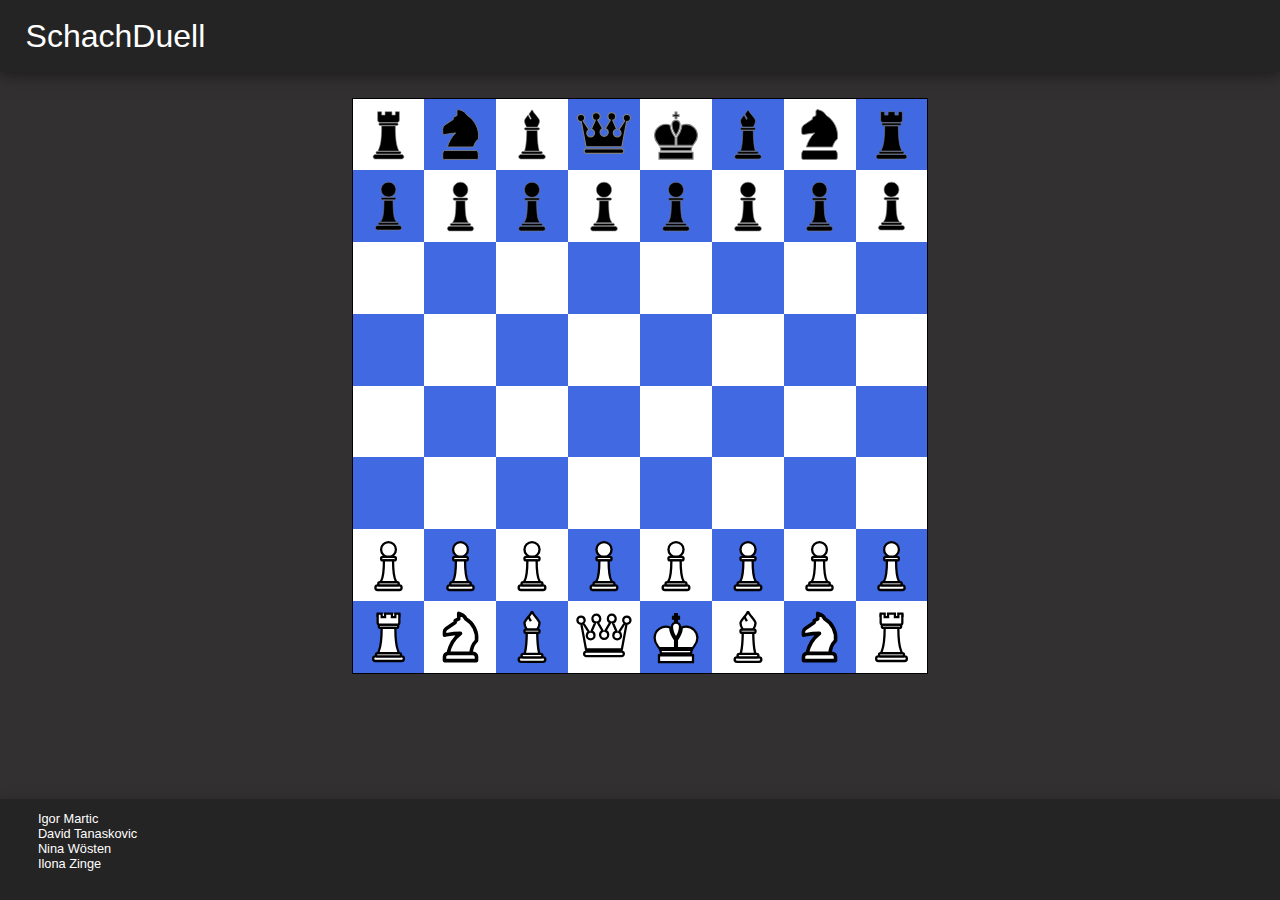
==== SchachDuell/index.html @ 292edff9 "Add files via upload" ====
<!DOCTYPE html>
<html lang="en">
<head>
    <meta charset="UTF-8">
    <meta http-equiv="X-UA-Compatible" content="IE=edge">
    <meta name="viewport" content="width=device-width, initial-scale=1.0">
    <link rel="stylesheet" href="style.css" />
    <title>Chess</title>  
</head>
<body>
    <header>
        <a src="inddex.html" class="siteName">SchachDuell</a>
    </header>

    <div class="isItCheck"></div>
        
    <table class="Chessboard">
        <tr data-value="8">
            <th class="white" data-value="1" data-attacked="0"><image class="piece" id="black-rook" data-state="0" src="pieces/black-rook.svg"/></th>
            <th class="black" data-value="2" data-attacked="0"><image class="piece" id="black-knight" src="pieces/black-knight.svg"/></th>
            <th class="white" data-value="3" data-attacked="0"><image class="piece" id="black-bishop" data-identity="1" src="pieces/black-bishop.svg"/></th>
            <th class="black" data-value="4" data-attacked="0"><image class="piece" id="black-queen" src="pieces/black-queen.svg"/></th>
            <th class="white" data-value="5" data-attacked="0"><image class="piece" id="black-king" data-state="0" src="pieces/black-king.svg"/></th>
            <th class="black" data-value="6" data-attacked="0"><image class="piece" id="black-bishop" data-identity="2" src="pieces/black-bishop.svg"/></th>
            <th class="white" data-value="7" data-attacked="0"><image class="piece" id="black-knight" src="pieces/black-knight.svg"/></th>
            <th class="black" data-value="8" data-attacked="0"><image class="piece" id="black-rook" data-state="0" src="pieces/black-rook.svg"/></th>
        </tr>
        <tr data-value="7">
            <th class="black" data-value="1" data-attacked="0"><image class="piece" id="black-pawn" data-state="0" data-enpassantable="no" src="pieces/black-pawn.svg"/></th>
            <th class="white" data-value="2" data-attacked="0"><image class="piece" id="black-pawn" data-state="0" data-enpassantable="no" src="pieces/black-pawn.svg"/></th>
            <th class="black" data-value="3" data-attacked="0"><image class="piece" id="black-pawn" data-state="0" data-enpassantable="no" src="pieces/black-pawn.svg"/></th>
            <th class="white" data-value="4" data-attacked="0"><image class="piece" id="black-pawn" data-state="0" data-enpassantable="no" src="pieces/black-pawn.svg"/></th>
            <th class="black" data-value="5" data-attacked="0"><image class="piece" id="black-pawn" data-state="0" data-enpassantable="no" src="pieces/black-pawn.svg"/></th>
            <th class="white" data-value="6" data-attacked="0"><image class="piece" id="black-pawn" data-state="0" data-enpassantable="no" src="pieces/black-pawn.svg"/></th>
            <th class="black" data-value="7" data-attacked="0"><image class="piece" id="black-pawn" data-state="0" data-enpassantable="no" src="pieces/black-pawn.svg"/></th>
            <th class="white" data-value="8" data-attacked="0"><image class="piece" id="black-pawn" data-state="0" data-enpassantable="no" src="pieces/black-pawn.svg"/></th>
        </tr>
        <tr data-value="6">
            <th class="white" data-value="1" data-attacked="0"></th>
            <th class="black" data-value="2" data-attacked="0"></th>
            <th class="white" data-value="3" data-attacked="0"></th>
            <th class="black" data-value="4" data-attacked="0"></th>
            <th class="white" data-value="5" data-attacked="0"></th>
            <th class="black" data-value="6" data-attacked="0"></th>
            <th class="white" data-value="7" data-attacked="0"></th>
            <th class="black" data-value="8" data-attacked="0"></th>
        </tr>
        <tr data-value="5">
            <th class="black" data-value="1" data-attacked="0"></th>
            <th class="white" data-value="2" data-attacked="0"></th>
            <th class="black" data-value="3" data-attacked="0"></th>
            <th class="white" data-value="4" data-attacked="0"></th>
            <th class="black" data-value="5" data-attacked="0"></th>
            <th class="white" data-value="6" data-attacked="0"></th>
            <th class="black" data-value="7" data-attacked="0"></th>
            <th class="white" data-value="8" data-attacked="0"></th>
        </tr>
        <tr data-value="4">
            <th class="white" data-value="1" data-attacked="0"></th>
            <th class="black" data-value="2" data-attacked="0"></th>
            <th class="white" data-value="3" data-attacked="0"></th>
            <th class="black" data-value="4" data-attacked="0"></th>
            <th class="white" data-value="5" data-attacked="0"></th>
            <th class="black" data-value="6" data-attacked="0"></th>
            <th class="white" data-value="7" data-attacked="0"></th>
            <th class="black" data-value="8" data-attacked="0"></th>
        </tr>
        <tr data-value="3">
            <th class="black" data-value="1" data-attacked="0"></th>
            <th class="white" data-value="2" data-attacked="0"></th>
            <th class="black" data-value="3" data-attacked="0"></th>
            <th class="white" data-value="4" data-attacked="0"></th>
            <th class="black" data-value="5" data-attacked="0"></th>
            <th class="white" data-value="6" data-attacked="0"></th>
            <th class="black" data-value="7" data-attacked="0"></th>
            <th class="white" data-value="8" data-attacked="0"></th>
        </tr>
        <tr data-value="2">
            <th class="white" data-value="1" data-attacked="0"><image class="piece" id="white-pawn" data-state="0" data-enpassantable="no" src="pieces/white-pawn.svg"/></th>
            <th class="black" data-value="2" data-attacked="0"><image class="piece" id="white-pawn" data-state="0" data-enpassantable="no" src="pieces/white-pawn.svg"/></th>
            <th class="white" data-value="3" data-attacked="0"><image class="piece" id="white-pawn" data-state="0" data-enpassantable="no" src="pieces/white-pawn.svg"/></th>
            <th class="black" data-value="4" data-attacked="0"><image class="piece" id="white-pawn" data-state="0" data-enpassantable="no" src="pieces/white-pawn.svg"/></th>
            <th class="white" data-value="5" data-attacked="0"><image class="piece" id="white-pawn" data-state="0" data-enpassantable="no" src="pieces/white-pawn.svg"/></th>
            <th class="black" data-value="6" data-attacked="0"><image class="piece" id="white-pawn" data-state="0" data-enpassantable="no" src="pieces/white-pawn.svg"/></th>
            <th class="white" data-value="7" data-attacked="0"><image class="piece" id="white-pawn" data-state="0" data-enpassantable="no" src="pieces/white-pawn.svg"/></th>
            <th class="black" data-value="8" data-attacked="0"><image class="piece" id="white-pawn" data-state="0" data-enpassantable="no" src="pieces/white-pawn.svg"/></th>
        </tr>
        <tr data-value="1">
            <th class="black" data-value="1" data-attacked="0"><image class="piece" id="white-rook" data-state="0" src="pieces/white-rook.svg"/></th>
            <th class="white" data-value="2" data-attacked="0"><image class="piece" id="white-knight" src="pieces/white-knight.svg"/></th>
            <th class="black" data-value="3" data-attacked="0"><image class="piece" id="white-bishop" src="pieces/white-bishop.svg"/></th>
            <th class="white" data-value="4" data-attacked="0"><image class="piece" id="white-queen" src="pieces/white-queen.svg"/></th>
            <th class="black" data-value="5" data-attacked="0"><image class="piece" id="white-king" data-state="0" src="pieces/white-king.svg"/></th>
            <th class="white" data-value="6" data-attacked="0"><image class="piece" id="white-bishop" src="pieces/white-bishop.svg"/></th>
            <th class="black" data-value="7" data-attacked="0"><image class="piece" id="white-knight" src="pieces/white-knight.svg"/></th>
            <th class="white" data-value="8" data-attacked="0"><image class="piece" id="white-rook" data-state="0" src="pieces/white-rook.svg"/></th>
        </tr>
    </table>

    <footer>
        <div class="nameContainer">
        <div class="name">Igor Martic</div>
        <div class="name">David Tanaskovic</div>
        <div class="name">Nina Wösten</div>
        <div class="name">Ilona Zinge</div>
        </div>
    </footer>
    <script src="piecelogic.js"></script>
    <script src="rules.js"></script>
</body>
</html>
---- SchachDuell/style.css ----
:root{
    --chessbrown: royalblue;
    --chesswhite: white;
    --shadow: 0 4px 8px 0 rgba(0, 0, 0, 0.2), 0 6px 20px 0 rgba(0, 0, 0, 0.19);
    --headerfooter: rgb(37, 36, 36);
    --detailColor: rgb(43, 43, 43);
    --hoverColor: rgb(20, 20, 20);
    /*rgb(255, 200, 33)*/
}

*{
    font-family: Arial, Helvetica, sans-serif;
    color: white;
}

body{
    background-color: rgb(50, 48, 48);
    display: table;
    height: 100vh;
    width: 100vw;
    margin:0;
    padding:0;
}

body::-webkit-scrollbar{
    display: none;
}

header{
    display: flex;
    background-color: var(--headerfooter);
    width: 100vw;
    box-shadow: 0 4px 8px 0 rgba(0, 0, 0, 0.2), 0 6px 20px 0 rgba(0, 0, 0, 0.19);
    height: 8vh;
    align-items: center;
    margin-bottom: 2%;
    gap: 1%;
}

footer{
    width: 100vw;
    box-shadow: 0 4px 8px 0 rgba(0, 0, 0, 0.2), 0 6px 20px 0 rgba(0, 0, 0, 0.19);
    height: fit-content;
    align-items: center;
    background-color: var(--headerfooter);
    display: table-row;
}

a{
    text-decoration: none;     
}

.riddleLink{
    font-size: 1.5rem;
}

.name{
    font-size: 0.8rem;
    margin-left: 2%;
}

.nameContainer{
    padding: 1%;
}

.siteName{
    font-size: 2rem;
    padding: 2%;
}

.Chessboard{
    width: 45vw;
    height: 45vw;
    border: 0.01em solid black;
    margin-left: auto;
    margin-right: auto;
}

table, tr, td {
    border: none;
    border-collapse: collapse;
}

.Chessboard th{
    width: 12.5%;
    height: 12.5%;
}

.piece{
    width: 80%;
    height: auto;
    position: absolute;
    left: 0;
    right: 0;
    top: 0;
    bottom: 0;
    margin: auto;
}

th{
    position: relative;
}

.black{
    background-color: var(--chessbrown);
}

.white{
    background-color: var(--chesswhite);
}

.dot {
    left: 0;
    right: 0;
    top: 0;
    bottom: 0;
    height: 2.5vw;
    width: 2.5vw;
    background-color: lime;
    border-radius: 50%;
    display: inline-block;
    position: absolute;
    margin: auto;
  }

#longcastle,
#castle{
    background-color: darkgreen;
}

  .dot#back{
    background-color: transparent;
    border: red solid 0.15em;
  }

  .dot:hover,
  .piece:hover{
    cursor: pointer;
  }

  .isItCheck{
    font-size: 3rem;
    font-family: Arial;
    text-align: center;
    margin-left: auto;
    margin-right: auto;
    width: 45vw;
    background-color: var(--detailColor);
    margin-bottom: 1%;
    box-shadow: var(--shadow);
  }

  /*==================================GameDetails===================================*/

  .moveIndicator{
    height: 5vw;
    width: 5vw;
    background-color: white;
    border: black solid 0.01em;
    border-radius: 50%;
    display: inline-block;
  }

  .moveText{
    font-size: 1.6rem;
    margin-right: 1vw;
}

.move{
    display: flex; 
    align-items: center;
    justify-content: space-evenly;
    margin-top: 5%;
    box-shadow: var(--shadow);
    background-color: var(--headerfooter);
    padding: 3%;
    width: 80%;
    align-self: center;
}

.rules,
.matchDetails{
    background-color: var(--detailColor);
    margin-right: 1vw;
    margin-left: 1vw;
    width: 23vw;
    height: fit-content;
    display: flex;
    flex-direction: column;
    box-shadow: var(--shadow);
    align-self: flex-start;
}

.rules{
    margin-left: 1vw;
    height: fit-content;
    align-self: flex-start;
}

.Title{
    align-self: center;
    font-size: 2rem;
    width: 80%;
    text-align: center;
    width: 100%;
    padding-top: 2%;
    padding-bottom: 2%;
    background-color: var(--headerfooter);
}

.restartButton{
    width: 70%;
    font-size: 1.8rem;
    align-self: center;
    margin-top: 10%;
    margin-bottom: 8%;
    background-color: rgb(62, 213, 62);
    border: none;
    padding: 3%;
}

.viewRules{
    margin-top: 20%;
    margin-bottom: 8%;
    background-color: rgb(62, 213, 62);
    border: none;
    padding: 3%;
    width: 70%;
    font-size: 1.8rem;
    align-self: center;
}

.content{
    align-self: center;
}

.textAndButtons{
    display: flex;
    width: 100%;
    align-items: center;
    justify-content: space-evenly;
    margin-bottom: 5%;
    min-height: 30vh;
}

video{
    display: block;
    margin: 0 auto;
}

.demonstration{
    width: 16vw;
    height: 16vw;
    margin-bottom: 10%;
}

.description{
    text-align: center;
    padding-bottom: 5%;
    width: 60%;
    font-size: 1.1rem;
}

.ruleTitle{
    font-size: 1.3rem;
    margin-top: 4%;
    margin-bottom: 4%;
    text-align: center;
}

.buttonLeft,
.buttonRight{
    margin: 0 auto;
    font-size: 3rem;
    text-align: center;
    -webkit-touch-callout: none;
    -webkit-user-select: none;
    -khtml-user-select: none;
    -moz-user-select: none;
    -ms-user-select: none;
    user-select: none;
}

.buttonBg{
    display: flex;
    margin: 0 auto;
    width: 3vw;
    height: 3vw;
    background-color: var(--headerfooter);
    box-shadow: var(--shadow);
    align-items: center;
}

.buttonBg:hover{
    cursor: pointer;
    background-color: var(--hoverColor);
}

.viewRules:hover,
.restartButton:hover{
    cursor: pointer;
    background-color: rgb(31, 111, 31);
}

.displayContainer{
    display: flex;
    align-items: center;
    align-self: center;
    justify-content: space-evenly;
    margin-bottom: 2%;
}

.promotingPieces{
    display: flex;
    flex-wrap: wrap;
    width: 70%;
    align-self: center;
    justify-content: space-evenly;
    margin-bottom: 15%;
    margin-top: 4%;
    padding: 5%;
    height: 30%;
    max-height: 30%;
    background-color: var(--headerfooter);
    box-shadow: var(--shadow);
}

.promotion:hover{
    cursor: pointer;
    background-color: var(--hoverColor);
}


.eatenTitle,
.promotionTitle{
    font-size: 1.5rem;
    text-align: center;
    margin-top: 5%;
}

.eatenTitle{
    margin-bottom: 4%;
}

.whoAte{
    font-size: 1.3rem;
    text-align: center;
    margin-top: 10%;
    margin-bottom: 10%;
}

.promotionTitle{
    margin-top: 15%;
}

.noPromotion{
    color: gray;
    font-size: large;
    text-align: center;
}

.promotion{
    max-width: 25%;
    height: auto;
    align-self: center;
}

.eatenPieces{
    display: flex;
    flex-wrap: wrap;
    align-self: center;
    justify-content: flex-start;
    width: 80%;
    padding: 0;
    margin-bottom: 10%;
}

.eatenPieces img{
    margin: 0;
    width: 25%;
    height: auto;
    position: static;
}

.eatenPieces img:hover{
    cursor: default;
}

.eaten{
    display: flex;
    flex-direction: column;
    width: 45%;
    background-color: var(--headerfooter);
    box-shadow: var(--shadow);
}

.eatenContainer{
    display: flex;
    justify-content: space-evenly;
}
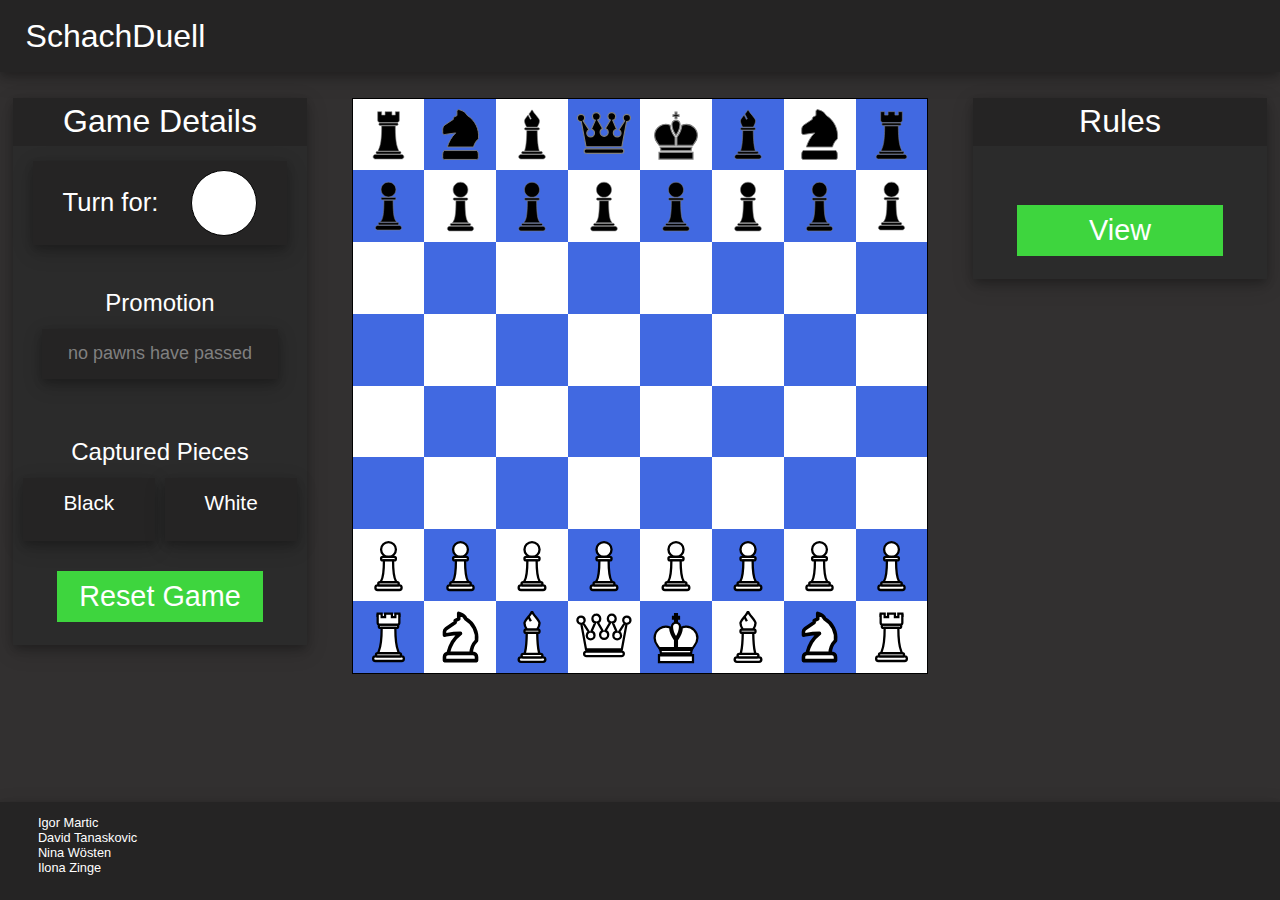
==== commit 353c90ae: "Add files via upload" ====
--- a/SchachDuell/index.html
+++ b/SchachDuell/index.html
@@ -5,7 +5,7 @@
     <meta http-equiv="X-UA-Compatible" content="IE=edge">
     <meta name="viewport" content="width=device-width, initial-scale=1.0">
     <link rel="stylesheet" href="style.css" />
-    <title>Chess</title>  
+    <title>SchachDuell</title>  
 </head>
 <body>
     <header>
@@ -13,7 +13,34 @@
     </header>
 
     <div class="isItCheck"></div>
-        
+    <div class="displayContainer">
+        <div class="matchDetails">
+            <div class="Title">Game Details</div>
+            <div class="move">
+                <div class="moveText">Turn for: </div>
+                <div class="moveIndicator"></div>
+            </div>
+            <div class="promotionTitle">Promotion</div>
+            <div class="promotingPieces">
+                <div class="noPromotion">no pawns have passed</div>
+            </div>
+
+            <div class="eatenTitle">Captured Pieces</div>
+            <div class="eatenContainer">
+                <div class="eaten">
+                    <div class="whoAte">Black</div>
+                    <div class="eatenPieces" id="black">
+                    </div>
+                </div>
+
+                <div class="eaten">
+                    <div class="whoAte">White</div>
+                    <div class="eatenPieces" id="white">
+                    </div>
+                </div>
+            </div>  
+            <button class="restartButton">Reset Game</button>
+        </div>
     <table class="Chessboard">
         <tr data-value="8">
             <th class="white" data-value="1" data-attacked="0"><image class="piece" id="black-rook" data-state="0" src="pieces/black-rook.svg"/></th>
@@ -96,6 +123,13 @@
             <th class="white" data-value="8" data-attacked="0"><image class="piece" id="white-rook" data-state="0" src="pieces/white-rook.svg"/></th>
         </tr>
     </table>
+    <div class="rules">
+        <div class="Title">Rules</div>
+        <div class="content">
+        </div>
+        <button class="viewRules">View</button>
+    </div>
+    </div>
 
     <footer>
         <div class="nameContainer">
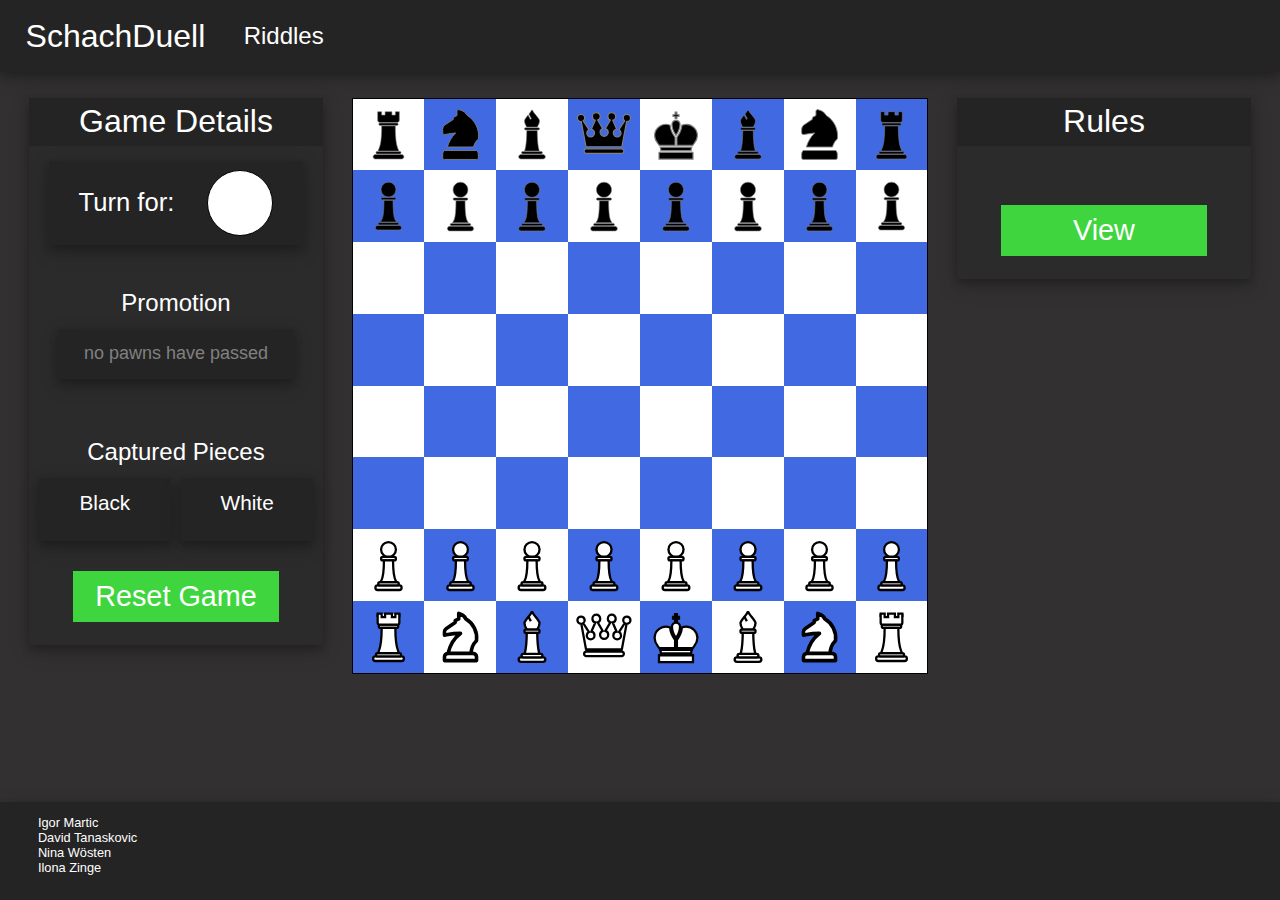
==== commit ce5a8ccd: "Add files via upload" ====
--- a/SchachDuell/index.html
+++ b/SchachDuell/index.html
@@ -10,6 +10,7 @@
 <body>
     <header>
         <a src="inddex.html" class="siteName">SchachDuell</a>
+        <a href="riddles.html" class="riddleLink">Riddles</a>
     </header>
 
     <div class="isItCheck"></div>
--- a/SchachDuell/style.css
+++ b/SchachDuell/style.css
@@ -5,6 +5,8 @@
     --headerfooter: rgb(37, 36, 36);
     --detailColor: rgb(43, 43, 43);
     --hoverColor: rgb(20, 20, 20);
+    --greenButton: rgb(62, 213, 62);
+
     /*rgb(255, 200, 33)*/
 }
 
@@ -72,8 +74,6 @@
     width: 45vw;
     height: 45vw;
     border: 0.01em solid black;
-    margin-left: auto;
-    margin-right: auto;
 }
 
 table, tr, td {
@@ -95,6 +95,12 @@
     top: 0;
     bottom: 0;
     margin: auto;
+    -webkit-touch-callout: none;
+    -webkit-user-select: none;
+    -khtml-user-select: none;
+    -moz-user-select: none;
+    -ms-user-select: none;
+    user-select: none;
 }
 
 th{
@@ -138,6 +144,7 @@
     cursor: pointer;
   }
 
+  .riddleStatus,
   .isItCheck{
     font-size: 3rem;
     font-family: Arial;
@@ -149,9 +156,14 @@
     margin-bottom: 1%;
     box-shadow: var(--shadow);
   }
+  
+  .riddleStatus{
+    width: 98vw;
+  }
 
   /*==================================GameDetails===================================*/
 
+  .roleIndicator,
   .moveIndicator{
     height: 5vw;
     width: 5vw;
@@ -178,6 +190,29 @@
     align-self: center;
 }
 
+.move#riddle{
+    display: flex; 
+    align-items: center;
+    justify-content: space-evenly;
+    margin-top: 5%;
+    box-shadow: var(--shadow);
+    background-color: var(--headerfooter);
+    padding: 3%;
+    width: 20vw;
+    align-self: center;
+}
+
+.newRiddle{
+    background-color: var(--greenButton);
+    width: 60%;
+    align-self: center;
+    margin-top: auto;
+    text-align: center;
+    padding: 3%;
+    font-size: 1.5rem;
+    margin-bottom: 5%;
+}
+
 .rules,
 .matchDetails{
     background-color: var(--detailColor);
@@ -191,6 +226,11 @@
     align-self: flex-start;
 }
 
+.matchDetails#riddle{
+    width: 40vw;
+    height: fit-content;
+}
+
 .rules{
     margin-left: 1vw;
     height: fit-content;
@@ -214,7 +254,7 @@
     align-self: center;
     margin-top: 10%;
     margin-bottom: 8%;
-    background-color: rgb(62, 213, 62);
+    background-color: var(--greenButton);
     border: none;
     padding: 3%;
 }
@@ -222,7 +262,7 @@
 .viewRules{
     margin-top: 20%;
     margin-bottom: 8%;
-    background-color: rgb(62, 213, 62);
+    background-color: var(--greenButton);
     border: none;
     padding: 3%;
     width: 70%;
@@ -296,6 +336,7 @@
     background-color: var(--hoverColor);
 }
 
+.newRiddle:hover,
 .viewRules:hover,
 .restartButton:hover{
     cursor: pointer;
@@ -325,6 +366,10 @@
     box-shadow: var(--shadow);
 }
 
+.promotingPieces#riddle{
+    width: 50%;
+}
+
 .promotion:hover{
     cursor: pointer;
     background-color: var(--hoverColor);
